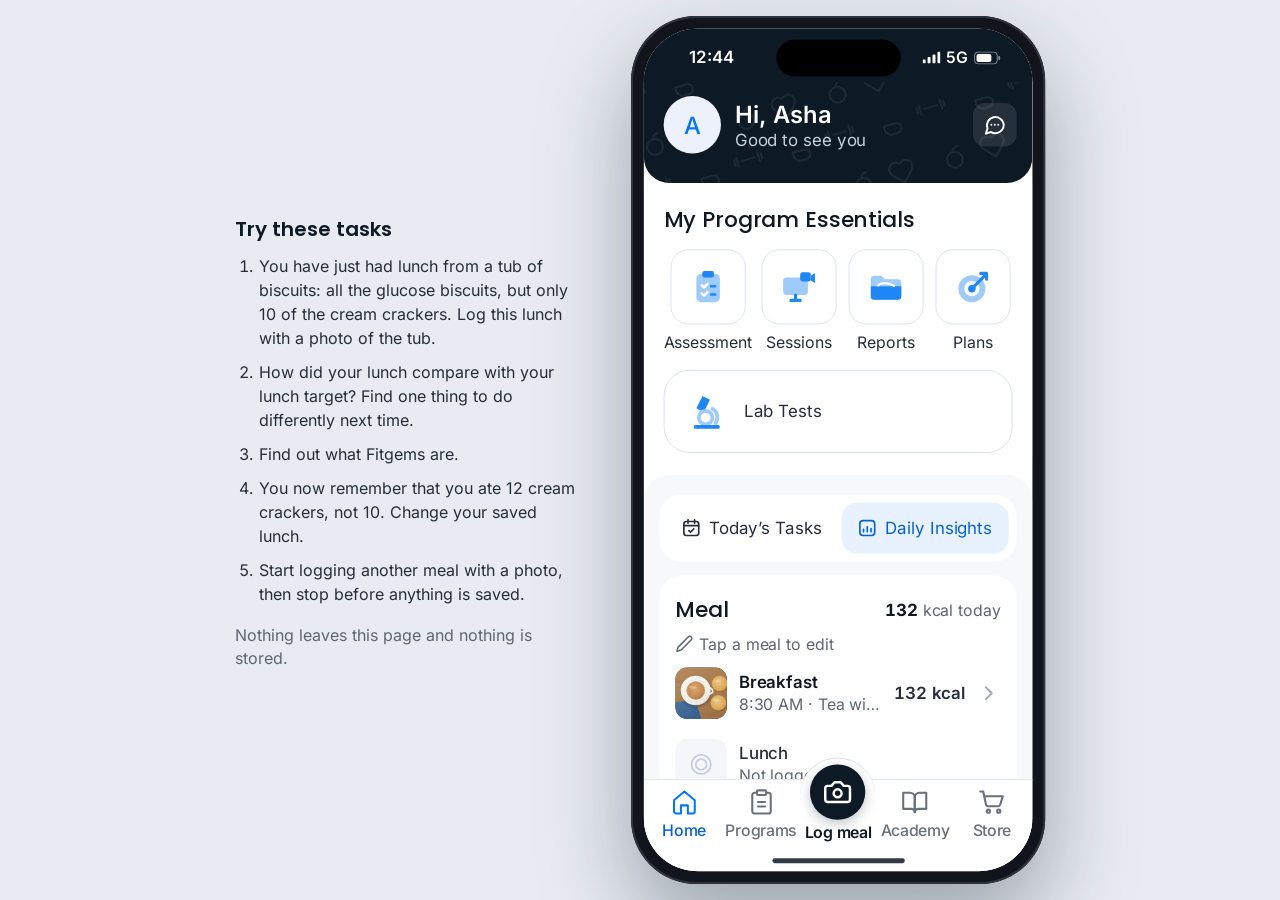
==== flow-3-one-meal-card/index.html @ 1da6028b "Replace Design 1 and 2 with three flows on one shared theme Each flow from the brief gets its own fo" ====
<!doctype html>
<html lang="en">
<head>
<meta charset="utf-8">
<meta name="viewport" content="width=device-width, initial-scale=1, viewport-fit=cover">
<meta name="theme-color" content="#0D1925">
<title>Meal log — Flow 3</title>
<meta name="description" content="Clickable prototype for logging a meal with a photo.">
<link rel="stylesheet" href="../shared/fonts.css">
<link rel="stylesheet" href="../shared/theme.css">
<style>
/* ===== Flow 3: One meal card. From the photo on, every step is a state of one card. ===== */

/* Home: rebrand as a dismissible line at the foot */
.f3-rebrand { display: flex; align-items: center; gap: 6px; margin-top: 16px; padding: 6px 4px 6px 16px; border-radius: 16px; background: var(--violet-50); font-size: 16px; line-height: 1.4; color: var(--text); }
.f3-rebrand .grow { flex: 1; }
.f3-rebrand b { color: var(--ink); }
.f3-tapnote { display: flex; align-items: center; gap: 6px; margin: 8px 0 0; font-size: 16px; color: var(--muted); }
.f3-tapnote .ic { width: 18px; height: 18px; }

/* method sheet: Photo chosen, one "Take photo" button, Search and Talk as small links */
.f3-pick { display: flex; align-items: center; gap: 14px; width: 100%; padding: 14px; border-radius: 18px; border: 2px solid var(--blue); background: var(--blue-50); text-align: left; }
.f3-pick .mi { width: 52px; height: 52px; flex: none; border-radius: 16px; background: #fff; color: var(--blue); display: grid; place-items: center; }
.f3-pick .mi .ic { width: 28px; height: 28px; }
.f3-pick .grow { flex: 1; min-width: 0; }
.f3-pick b { display: block; font-size: 19px; color: var(--ink); }
.f3-pick span.h { display: block; margin-top: 3px; font-size: 16px; line-height: 1.35; color: var(--text); }
.f3-pick .ok { width: 28px; height: 28px; flex: none; border-radius: 50%; background: var(--blue); color: #fff; display: grid; place-items: center; }
.f3-pick .ok .ic { width: 16px; height: 16px; stroke-width: 3; }
.f3-coach { position: relative; display: flex; align-items: center; gap: 12px; margin: 14px 0 2px; padding: 12px 8px 12px 16px; border-radius: 16px; background: var(--navy); color: #fff; font-size: 17px; line-height: 1.35; }
.f3-coach::before { content: ''; position: absolute; top: -7px; left: 34px; width: 16px; height: 16px; background: var(--navy); transform: rotate(45deg); border-radius: 3px; }
.f3-coach .grow { flex: 1; }
.f3-coach button { flex: none; min-height: 44px; padding: 0 14px; border-radius: 12px; border: 0; background: rgba(255, 255, 255, .16); color: #fff; font-weight: 700; font-size: 16px; }
.f3-or { display: flex; align-items: center; justify-content: center; gap: 4px; margin-top: 8px; font-size: 16px; color: var(--muted); }
.f3-or .linkbtn { font-size: 16px; padding: 0 8px; }

/* camera */
.f3-camtools { display: flex; justify-content: center; margin: 0 0 14px; }

/* the meal card */
.f3-page { background: var(--page); }
.f3-card { margin: 14px 16px 18px; border-radius: 24px; background: var(--card); border: 1px solid var(--line); overflow: hidden; }
.f3-card > .photo { border-radius: 0; aspect-ratio: 16 / 9; }
.home-grey.f3-foot { padding-bottom: 44px; }
.f3-meta { display: flex; align-items: center; justify-content: space-between; gap: 10px; padding: 14px 16px 10px; }
.f3-meta .when { font-size: 16px; color: var(--muted); }
.f3-row { padding: 14px 16px; border-top: 1px solid var(--line); }
.f3-rtop { display: flex; align-items: center; justify-content: space-between; gap: 10px; }
.f3-rtop.stack { display: block; }
.f3-rtop .nm { font-size: 18px; font-weight: 600; color: var(--ink); line-height: 1.3; }
.f3-rtop .nm small { display: block; font-size: 16px; font-weight: 400; color: var(--muted); }
.f3-rctl { display: flex; align-items: center; justify-content: space-between; gap: 10px; margin-top: 10px; }
.f3-rctl .side { display: flex; flex-direction: column; align-items: flex-end; gap: 4px; text-align: right; font-size: 16px; color: var(--muted); line-height: 1.3; }
.f3-rctl .side b { display: block; font-size: 18px; color: var(--ink); }
.stepper.lg .step-btn { width: 56px; height: 56px; border-radius: 18px; }
.stepper.lg .step-val { min-width: 76px; }
.stepper.lg .step-val b { font-size: 40px; font-family: var(--font-head); font-weight: 600; }
.f3-add { display: flex; align-items: center; gap: 12px; width: 100%; min-height: 60px; padding: 0 16px; border: 0; border-top: 1px solid var(--line); background: transparent; color: var(--pink); font-weight: 600; font-size: 17px; text-align: left; }
.f3-add .ic { width: 22px; height: 22px; }
.skel-row { display: flex; align-items: center; gap: 12px; padding: 16px; border-top: 1px solid var(--line); }
.skel { height: 18px; border-radius: 9px; background: linear-gradient(90deg, #EDF0F5 25%, #E0E5EE 50%, #EDF0F5 75%); background-size: 200% 100%; animation: shimmer 1.3s linear infinite; }
.skel.sq { width: 44px; height: 44px; flex: none; border-radius: 12px; }
@keyframes shimmer { from { background-position: 200% 0; } to { background-position: -200% 0; } }
.f3-finding { display: flex; align-items: center; gap: 10px; padding: 14px 16px 4px; font-size: 17px; font-weight: 600; color: var(--ink); }
.f3-retake { padding: 6px 16px 10px; border-top: 1px solid var(--line); }
.f3-live { margin: 4px 16px 16px; padding: 14px 14px 12px; border-radius: 16px; background: var(--card-grey); }
.f3-live .lh b { display: block; font-size: 18px; color: var(--ink); }
.f3-live .lh span { display: block; margin-top: 2px; font-size: 16px; color: var(--muted); }
.f3-big { margin: 8px 0 0; font-size: 17px; color: var(--text); }
.f3-big b { font-family: var(--font-head); font-size: 28px; font-weight: 600; color: var(--ink); }
.f3-mini { display: grid; grid-template-columns: 1fr 1fr; gap: 10px 12px; margin-top: 14px; }
.f3-mini > div { padding: 8px 10px; border-radius: 12px; background: #fff; }
.f3-mini .ml { display: block; font-size: 16px; color: var(--muted); }
.f3-mini .mv { display: block; margin-top: 2px; font-size: 17px; color: var(--ink); font-variant-numeric: tabular-nums; }
.f3-mini .mv b { font-size: 20px; }
.f3-mini .nstat { margin-top: 2px; }
.flash { animation: flash .7s ease-out; }
@keyframes flash { from { background: var(--blue-100); } to { background: #fff; } }
.f3-sec { padding: 16px; border-top: 1px solid var(--line); }
.f3-sec .h3 { margin-bottom: 12px; }
.f3-gemchip { display: inline-flex; flex-wrap: wrap; align-items: center; gap: 4px 8px; margin-top: 12px; padding: 8px 14px 8px 10px; border-radius: 18px; background: #FDEBF4; font-size: 16px; line-height: 1.35; color: var(--ink); }
.f3-gemchip .ic { width: 22px; height: 22px; }
.f3-gemchip .linkbtn { min-height: 44px; font-size: 16px; }
.f3-target { display: flex; align-items: center; justify-content: space-between; gap: 10px; margin: 0 0 14px; padding: 10px 14px; border-radius: 14px; background: var(--card-grey); font-size: 17px; }
.f3-target b { font-size: 18px; color: var(--ink); }
.f3-edit { margin: 0 16px 6px; }
.f3-advice { margin: 0 0 18px; }
.f3-gemchip.pop { animation: toastIn .3s ease-out; }
</style>
</head>
<body>
<div class="proto-bar"></div>
<div class="stage">
  <aside class="about" aria-label="Tasks for this prototype"></aside>
  <div class="device-wrap">
    <div class="device">
      <div class="phone" id="phone">
        <div id="sb"></div>
        <div id="screen"></div>
        <div id="overlay"></div>
        <div id="toast" aria-live="polite"></div>
        <div class="homebar"></div>
      </div>
    </div>
  </div>
</div>
<script src="../shared/core.js"></script>
<script src="flow.js"></script>
</body>
</html>
---- shared/fonts.css ----
/* Inter (400/500/600/700) and Poppins (500/600), embedded as WOFF2 so the pages work offline and from a double-click.
   Both fonts are SIL Open Font License 1.1. Inter is the app's UI font; Poppins its heading font (screen_3, screen_7, screen_9). */
@font-face{font-family:'Inter';font-style:normal;font-weight:400;font-display:swap;src:url([data-uri]) format('woff2');}
@font-face{font-family:'Inter';font-style:normal;font-weight:500;font-display:swap;src:url([data-uri]) format('woff2');}
@font-face{font-family:'Inter';font-style:normal;font-weight:600;font-display:swap;src:url([data-uri]) format('woff2');}
@font-face{font-family:'Inter';font-style:normal;font-weight:700;font-display:swap;src:url([data-uri]) format('woff2');}
@font-face{font-family:'Poppins';font-style:normal;font-weight:500;font-display:swap;src:url([data-uri]) format('woff2');}
@font-face{font-family:'Poppins';font-style:normal;font-weight:600;font-display:swap;src:url([data-uri]) format('woff2');}
---- shared/theme.css ----
/* =====================================================================
   PB Health meal-log prototypes: shared theme for all three flows.

   One palette, defined once. Every colour was sampled from the nine
   app screenshots (screen_1 to screen_9) and is used only through these
   variables, so the three flows cannot drift apart.
   Rules from the brief that live here:
     - text is at least 16 px, food counts at least 20 px, tap targets
       at least 44 px;
     - over target = amber with an up arrow, under target = blue with a
       down arrow, never red;
     - navy primary buttons, blue accents, white pages, light grey cards.
   ===================================================================== */
:root {
  /* brand */
  --navy: #0D1925;        /* header band, primary buttons: screen_1 header, screen_6 "Track meal", screen_7/8 buttons */
  --navy-2: #22344A;      /* primary button pressed */
  --blue: #0477F6;        /* accent: icons, active tab, progress, selection: screen_1 Home tab, screen_5 progress, screen_6 icons */
  --blue-ink: #0762D0;    /* blue text on white: the accent darkened to pass WCAG AA */
  --blue-50: #E8F2FE;     /* blue tint: screen_1 "Daily Insights" pill, screen_2 water button */
  --blue-100: #D3E7FC;    /* progress track: screen_5 */
  --pink: #DA0A78;        /* text links: screen_6 "Search here", screen_7 "Go back" (darkened to pass AA) */
  --gem: #F80A8C;         /* Fitgems: screen_8 gem */

  /* text */
  --ink: #0F1720;         /* headings: screen_6 "Lunch", screen_7 "Meal Logged!" */
  --text: #272E37;        /* body: screen_7 sheet text, screen_2 "Track meals to see insights" */
  --muted: #5E6670;       /* secondary: screen_6 date (#6A727B), darkened to pass AA on tints */
  --tab: #6A7178;         /* inactive tab: screen_1 */

  /* surfaces */
  --page: #F7F8FA;        /* Home lower section: screen_1, screen_2 */
  --card: #FFFFFF;
  --card-grey: #F4F6FA;   /* light grey card: screen_6 "Did we miss something" box (#F6F9FC) */
  --line: #DCE2F1;        /* card outlines: screen_1 tiles and Lab Tests, screen_3 tiles */
  --line-2: #C3CCDF;      /* control outlines */
  --track: #E5E7EB;       /* empty bar: screen_9 (#E4E4E4) */
  --grab: #B8C0CA;        /* sheet handle: screen_3, screen_7 */
  --scrim: rgba(13, 25, 37, .45);
  --camera: #10161D;      /* camera background: screen_4 */

  /* nutrient status: over is amber + up arrow, under is blue + down arrow, never red */
  --amber: #FFB200;       /* over-target fill: screen_9 calorie ring */
  --amber-ink: #8A4B00;   /* over-target text */
  --amber-50: #FFF4DC;
  --under: var(--blue);
  --under-ink: var(--blue-ink);
  --under-50: var(--blue-50);
  --within: #5E6E86;      /* within target: neutral slate, neither praise nor warning */

  /* other accents */
  --green: #0CA122;       /* "saved" check badge: screen_7 */
  --green-ink: #157A35;
  --green-50: #E8F6EC;
  --peach: #FFF2E6;       /* advice card: screen_9; fun-fact card: screen_5 */
  --peach-ink: #7A4310;
  --violet-50: #F1E6FD;   /* rebrand tint: screen_1 banner */
  --score-bg: linear-gradient(100deg, #FDEDFD, #DFF5FC);    /* score pill: screen_7, screen_9 */
  --brand-grad: linear-gradient(90deg, #B21B8C, #38B5E4);   /* PB Health gradient: screen_3 Talk tile and "New" badge */
  --duo-1: #9ECBFA;       /* tile icons, light part: screen_1 */
  --duo-2: #1F86F5;       /* tile icons, dark part: screen_1 */
  --doodle: #A9B2AF;      /* vegetable doodles behind the insights header: screen_9 */

  /* shape */
  --r-card: 18px;
  --r-btn: 14px;
  --r-row: 14px;
  --r-sheet: 26px;
  --shadow-1: 0 1px 2px rgba(13, 25, 37, .05), 0 6px 18px rgba(13, 25, 37, .06);
  --shadow-2: 0 18px 40px rgba(13, 25, 37, .22);

  /* type: Inter for UI, Poppins for headings, as in the app */
  --font-ui: 'Inter', -apple-system, BlinkMacSystemFont, 'SF Pro Text', 'Segoe UI', Roboto, 'Noto Sans', sans-serif;
  --font-head: 'Poppins', 'Inter', -apple-system, BlinkMacSystemFont, 'Segoe UI', sans-serif;

  /* iPhone 15: 393 x 852 pt, 54 pt status bar, 34 pt home-indicator area */
  --phone-w: 393px;
  --phone-h: 852px;
  --sb: 54px;
  --hb: 34px;
}

*, *::before, *::after { box-sizing: border-box; }
html, body { height: 100%; }
body {
  margin: 0;
  background: #E8ECF2;
  font-family: var(--font-ui);
  color: var(--ink);
  -webkit-font-smoothing: antialiased;
  -webkit-tap-highlight-color: transparent;
}
button, input, textarea, select { font: inherit; color: inherit; }
button { cursor: pointer; }
img { display: block; max-width: 100%; }
.sr-only { position: absolute; width: 1px; height: 1px; padding: 0; margin: -1px; overflow: hidden; clip: rect(0 0 0 0); white-space: nowrap; border: 0; }
:focus-visible { outline: 3px solid var(--blue); outline-offset: 2px; border-radius: 10px; }

/* ===== Stage: task panel + phone frame (laptop) ===== */
.stage { min-height: 100%; display: flex; align-items: center; justify-content: center; gap: 56px; padding: 16px; }
.about { width: 340px; color: var(--ink); }
.about h2 { font-family: var(--font-head); font-weight: 600; font-size: 20px; margin: 0 0 10px; color: var(--navy); }
.about ol { margin: 0; padding-left: 22px; font-size: 16px; line-height: 1.5; color: var(--text); }
.about ol li { margin-bottom: 10px; padding-left: 2px; }
.about .note { margin-top: 18px; font-size: 16px; color: var(--muted); line-height: 1.45; }
.device-wrap { position: relative; flex: none; }
.device { position: absolute; left: 0; top: 0; width: calc(var(--phone-w) + 26px); height: calc(var(--phone-h) + 26px); padding: 13px; border-radius: 66px; background: #11141A; box-shadow: 0 0 0 2px #2E333C inset, 0 40px 90px rgba(13, 25, 37, .35); transform-origin: top left; }
.phone { position: relative; width: var(--phone-w); height: var(--phone-h); border-radius: 54px; overflow: hidden; background: var(--card); isolation: isolate; }

/* status bar + home indicator */
.statusbar { position: absolute; z-index: 80; top: 0; left: 0; right: 0; height: var(--sb); display: flex; align-items: center; justify-content: space-between; padding: 4px 32px 0 46px; font-weight: 600; font-size: 17px; pointer-events: none; color: var(--ink); transition: color .2s; }
.statusbar.light { color: #fff; }
.statusbar .island { position: absolute; left: 50%; top: 11px; width: 126px; height: 37px; margin-left: -63px; border-radius: 20px; background: #000; }
.statusbar .sb-right { display: flex; align-items: center; gap: 6px; font-size: 16px; }
.statusbar svg { display: block; }
.homebar { position: absolute; z-index: 80; bottom: 8px; left: 50%; width: 134px; height: 5px; margin-left: -67px; border-radius: 3px; background: var(--navy); opacity: .85; pointer-events: none; }
.homebar.light { background: #fff; }

/* phone-sized screens: the page is the phone, with a slim bar for the tasks */
.proto-bar { display: none; }
@media (max-width: 600px) {
  :root { --sb: calc(env(safe-area-inset-top, 0px) + 8px); --hb: calc(env(safe-area-inset-bottom, 0px) + 8px); }
  body { background: var(--card); }
  .stage { display: block; padding: 0; }
  .about { display: none; }
  .device-wrap { width: 100% !important; height: auto !important; }
  .device { position: static; width: 100%; height: auto; padding: 0; border-radius: 0; background: none; box-shadow: none; transform: none !important; }
  .phone { width: 100%; height: calc(100dvh - 40px); border-radius: 0; }
  .statusbar, .homebar { display: none; }
  .proto-bar { display: flex; align-items: center; gap: 6px; height: 40px; padding: 0 8px 0 12px; background: var(--navy); color: #fff; font-size: 16px; }
  .proto-bar .grow { flex: 1; }
  .proto-bar button { min-height: 32px; padding: 0 12px; border-radius: 8px; border: 1px solid rgba(255, 255, 255, .35); background: transparent; color: #fff; font-size: 16px; }
  .proto-bar.hidden { display: none; }
  .proto-bar.hidden ~ .stage .phone { height: 100dvh; }
}

/* ===== Screens ===== */
#screen { position: absolute; inset: 0; }
.screen { position: absolute; inset: 0; display: flex; flex-direction: column; background: var(--card); font-size: 17px; color: var(--text); }
.screen.grey { background: var(--page); }
.screen.dark { background: var(--camera); color: #fff; }
.screen.enter-fwd { animation: enterFwd .24s ease-out; }
.screen.enter-back { animation: enterBack .24s ease-out; }
@keyframes enterFwd { from { opacity: 0; transform: translateX(26px); } to { opacity: 1; transform: none; } }
@keyframes enterBack { from { opacity: 0; transform: translateX(-26px); } to { opacity: 1; transform: none; } }
.body { flex: 1; overflow-y: auto; overflow-x: hidden; -webkit-overflow-scrolling: touch; overscroll-behavior: contain; scrollbar-width: none; }
.body::-webkit-scrollbar { width: 0; height: 0; }
.pad { padding-left: 20px; padding-right: 20px; }
.footer { flex: none; padding: 12px 20px calc(var(--hb) + 6px); background: var(--card); border-top: 1px solid var(--line); }
.footer .btn + .btn, .footer .btn + .textbtn { margin-top: 6px; }
.footer .textbtn { width: 100%; }
.no-anim *, .no-anim *::before, .no-anim *::after { animation: none !important; transition: none !important; }

/* top bar (white screens): back on the left, title, an action or close on the right */
.topbar { flex: none; display: flex; align-items: center; gap: 4px; min-height: calc(var(--sb) + 56px); padding: var(--sb) 8px 0; background: var(--card); border-bottom: 1px solid var(--line); }
.topbar.plain { border-bottom: 0; }
.topbar .title { flex: 1; min-width: 0; font-size: 20px; font-weight: 600; color: var(--ink); white-space: nowrap; overflow: hidden; text-overflow: ellipsis; }
.topbar .title small { font-size: 16px; font-weight: 400; color: var(--muted); margin-left: 8px; }
.topbar .title.center { text-align: center; }
.iconbtn { flex: none; width: 44px; height: 44px; display: inline-grid; place-items: center; padding: 0; border: 0; border-radius: 12px; background: transparent; color: var(--ink); }
.iconbtn:active { background: var(--blue-50); }
.iconbtn.ghost { visibility: hidden; }
.textbtn { flex: none; min-height: 44px; padding: 0 12px; border: 0; background: transparent; font-weight: 600; font-size: 17px; color: var(--pink); border-radius: 12px; }
.textbtn.blue { color: var(--blue-ink); }
.textbtn.dark { color: var(--ink); }
.textbtn.light { color: #fff; }
.textbtn .ic { width: 20px; height: 20px; vertical-align: -4px; margin-right: 6px; }
.linkbtn { display: inline-flex; align-items: center; gap: 6px; min-height: 44px; padding: 0; border: 0; background: none; color: var(--pink); font-weight: 600; font-size: 17px; text-align: left; }
.linkbtn.blue { color: var(--blue-ink); }
.linkbtn .ic { width: 20px; height: 20px; }

/* buttons: one navy primary per screen */
.btn { display: inline-flex; align-items: center; justify-content: center; gap: 10px; width: 100%; min-height: 56px; padding: 0 20px; border-radius: var(--r-btn); border: 0; background: var(--navy); color: #fff; font-weight: 600; font-size: 18px; letter-spacing: .1px; transition: transform .08s, background .2s; }
.btn:active { transform: scale(.985); background: var(--navy-2); }
.btn[disabled] { background: #C9D0DA; color: #fff; cursor: not-allowed; }
.btn.secondary { background: var(--card); color: var(--navy); border: 1.5px solid var(--navy); }
.btn.secondary:active { background: var(--blue-50); }
.btn.light { background: #fff; color: var(--navy); }
.btn.small { min-height: 48px; font-size: 17px; padding: 0 16px; }
.btn.auto { width: auto; }
.btn .ic { width: 22px; height: 22px; }
.btnrow { display: flex; gap: 10px; }
.btnrow > * { flex: 1; }

.ic { width: 24px; height: 24px; flex: none; }

/* cards and type */
.card { background: var(--card); border: 1px solid var(--line); border-radius: var(--r-card); }
.gcard { background: var(--card-grey); border-radius: var(--r-card); }
.h1 { margin: 0; font-family: var(--font-head); font-weight: 600; font-size: 26px; line-height: 1.25; color: var(--ink); }
.h2 { margin: 0; font-family: var(--font-head); font-weight: 600; font-size: 20px; line-height: 1.3; color: var(--ink); }
.h3 { margin: 0; font-weight: 600; font-size: 18px; color: var(--ink); }
.muted { color: var(--muted); }
.p { margin: 0; font-size: 17px; line-height: 1.45; color: var(--text); }
.small { font-size: 16px; }
.num { font-variant-numeric: tabular-nums; }
.sep { height: 1px; background: var(--line); margin: 14px 0; }
.center { text-align: center; }
.section-label { margin: 0 0 8px; font-size: 16px; font-weight: 600; color: var(--muted); }

/* chips */
.chip { display: inline-flex; align-items: center; gap: 6px; min-height: 44px; padding: 0 16px; border-radius: 999px; border: 1.5px solid var(--line-2); background: var(--card); font-weight: 600; font-size: 16px; color: var(--ink); white-space: nowrap; }
.chip .ic { width: 18px; height: 18px; }
.chip.on { border-color: var(--blue); background: var(--blue-50); color: var(--blue-ink); }
.chip.meal { border-color: var(--line); background: var(--card-grey); }
.chip.meal b { font-weight: 700; }
.chip.meal .chg { color: var(--pink); font-weight: 600; }
.chips { display: flex; flex-wrap: wrap; gap: 8px; }

/* tags: always a word, never colour alone */
.tag { display: inline-flex; align-items: center; gap: 5px; min-height: 28px; padding: 2px 10px 2px 8px; border-radius: 999px; font-size: 16px; font-weight: 600; white-space: nowrap; line-height: 1.2; }
.tag .ic { width: 16px; height: 16px; }
.tag.sure { background: var(--green-50); color: var(--green-ink); }
.tag.check { background: var(--amber-50); color: var(--amber-ink); }
.tag.est { background: var(--blue-50); color: var(--blue-ink); }
.tag.mine { background: #EEF0F4; color: var(--text); }

/* stepper: minus, count, plus */
.stepper { display: flex; align-items: center; gap: 8px; }
.step-btn { width: 52px; height: 52px; flex: none; border-radius: 16px; border: 0; background: var(--blue-50); color: var(--navy); display: grid; place-items: center; padding: 0; }
.step-btn:active { background: var(--blue-100); }
.step-btn[disabled] { opacity: .35; cursor: not-allowed; }
.step-btn .ic { width: 26px; height: 26px; stroke-width: 2.4; }
.step-val { min-width: 64px; text-align: center; line-height: 1.05; }
.step-val b { display: block; font-size: 28px; font-weight: 700; color: var(--ink); font-variant-numeric: tabular-nums; }
.step-val span { display: block; margin-top: 2px; font-size: 16px; color: var(--muted); }
.stepper.sm .step-btn { width: 44px; height: 44px; border-radius: 13px; }
.stepper.sm .step-btn .ic { width: 22px; height: 22px; }
.stepper.sm .step-val { min-width: 40px; }
.stepper.sm .step-val b { font-size: 22px; }
.stepper.xl { gap: 18px; justify-content: center; }
.stepper.xl .step-btn { width: 64px; height: 64px; border-radius: 20px; }
.stepper.xl .step-btn .ic { width: 30px; height: 30px; }
.stepper.xl .step-val { min-width: 112px; }
.stepper.xl .step-val b { font-size: 56px; font-family: var(--font-head); font-weight: 600; }
.bump { animation: bump .32s ease-out; }
@keyframes bump { 0% { transform: scale(1); } 40% { transform: scale(1.12); } 100% { transform: scale(1); } }

/* nutrient bars: fill may run past a marked target line */
.nlist { display: grid; gap: 18px; }
.nrow-top { display: flex; align-items: baseline; justify-content: space-between; gap: 10px; margin-bottom: 8px; }
.nrow-top .nl { font-weight: 600; font-size: 17px; color: var(--ink); }
.nrow-top .nv { font-size: 17px; color: var(--text); font-variant-numeric: tabular-nums; white-space: nowrap; }
.nrow-top .nv b { color: var(--ink); }
.nbar { position: relative; height: 12px; border-radius: 6px; background: var(--track); margin: 4px 0 0; }
.nbar .fill { position: absolute; left: 0; top: 0; bottom: 0; border-radius: 6px; transition: width .25s ease-out; }
.nbar .fill.over { background: var(--amber); }
.nbar .fill.under { background: var(--under); }
.nbar .fill.within { background: var(--within); }
.nbar .range { position: absolute; top: -3px; bottom: -3px; border-radius: 8px; opacity: .32; }
.nbar .range.over { background: var(--amber); }
.nbar .range.under { background: var(--under); }
.nbar .range.within { background: var(--within); }
.nbar .tline { position: absolute; top: -7px; bottom: -7px; width: 3px; margin-left: -1.5px; background: var(--navy); border-radius: 2px; }
.nbar-wrap { position: relative; padding-top: 26px; }
.nbar-wrap .tlabel { position: absolute; top: 0; transform: translateX(-50%); font-size: 16px; font-weight: 600; color: var(--muted); white-space: nowrap; }
.nbar-wrap .tlabel.end { transform: translateX(-100%); }
.nstat { display: inline-flex; align-items: center; gap: 6px; margin-top: 8px; font-weight: 600; font-size: 16px; }
.nstat .ic { width: 14px; height: 14px; }
.nstat.over { color: var(--amber-ink); }
.nstat.under { color: var(--under-ink); }
.nstat.within { color: var(--muted); font-weight: 500; }

/* score out of 10 on a scale */
.scorebox { padding: 16px; border-radius: var(--r-card); background: var(--score-bg); }
.score-top { display: flex; align-items: flex-start; justify-content: space-between; gap: 12px; }
.score-top .lbl { font-weight: 600; font-size: 18px; color: var(--ink); }
.score-top .why { display: block; margin-top: 4px; font-size: 16px; color: var(--text); line-height: 1.4; }
.score-num { flex: none; line-height: 1; text-align: right; color: var(--ink); }
.score-num b { font-family: var(--font-head); font-size: 40px; font-weight: 600; }
.score-num span { font-size: 18px; font-weight: 600; color: var(--muted); }
.segs { display: grid; grid-template-columns: repeat(10, 1fr); gap: 4px; margin: 14px 0 6px; }
.segs i { height: 12px; border-radius: 4px; background: rgba(13, 25, 37, .12); }
.segs i.f { background: var(--navy); }
.scale { display: flex; justify-content: space-between; font-size: 16px; color: var(--muted); }

/* photos */
.photo { position: relative; width: 100%; aspect-ratio: 5 / 4; border-radius: 20px; overflow: hidden; background: #2A2F36; }
.photo > img { position: absolute; inset: 0; width: 100%; height: 100%; object-fit: cover; }
.thumb { position: relative; width: 56px; height: 56px; flex: none; border-radius: 12px; overflow: hidden; background: #2A2F36; }
.thumb > img { position: absolute; inset: 0; width: 100%; height: 100%; object-fit: cover; }

/* bottom sheet + scrim */
#overlay:empty { display: none; }
.scrim { position: absolute; inset: 0; z-index: 60; background: var(--scrim); }
.scrim.anim { animation: fadeIn .18s ease-out; }
.sheet { position: absolute; z-index: 61; left: 0; right: 0; bottom: 0; max-height: 88%; display: flex; flex-direction: column; background: var(--card); border-radius: var(--r-sheet) var(--r-sheet) 0 0; box-shadow: var(--shadow-2); }
.sheet.anim { animation: sheetUp .26s cubic-bezier(.2, .8, .2, 1); }
.sheet .grab { flex: none; width: 48px; height: 5px; margin: 10px auto 2px; border-radius: 3px; background: var(--grab); }
.sheet-head { display: flex; align-items: center; gap: 8px; padding: 6px 10px 2px 20px; }
.sheet-head h2 { flex: 1; margin: 0; font-family: var(--font-head); font-weight: 600; font-size: 21px; color: var(--ink); line-height: 1.3; }
.sheet-body { overflow-y: auto; padding: 6px 20px 12px; }
.sheet-foot { padding: 8px 20px calc(var(--hb) + 8px); }
@keyframes sheetUp { from { transform: translateY(100%); } to { transform: none; } }
@keyframes fadeIn { from { opacity: 0; } to { opacity: 1; } }

/* toasts */
.toast { position: absolute; z-index: 70; left: 14px; right: 14px; bottom: calc(var(--hb) + 88px); display: flex; align-items: center; gap: 10px; min-height: 56px; padding: 8px 8px 8px 16px; border-radius: 14px; background: var(--navy); color: #fff; box-shadow: var(--shadow-2); font-size: 17px; line-height: 1.35; animation: toastIn .2s ease-out; }
.toast .msg { flex: 1; }
.toast .tbtn { flex: none; min-height: 44px; padding: 0 14px; border-radius: 10px; border: 0; background: rgba(255, 255, 255, .16); color: #fff; font-weight: 700; font-size: 17px; }
.toast.top { top: calc(var(--sb) + 6px); bottom: auto; }
.toast.light { background: var(--card); color: var(--ink); border: 1px solid var(--line); }
.toast .tclose { width: 44px; height: 44px; color: inherit; }
.toast .linkbtn { display: inline-flex; min-height: 44px; vertical-align: middle; font-size: 17px; }
@keyframes toastIn { from { opacity: 0; transform: translateY(10px); } to { opacity: 1; transform: none; } }

/* list rows */
.row { display: flex; align-items: center; gap: 12px; width: 100%; min-height: 60px; padding: 10px 14px; border-radius: var(--r-row); border: 1px solid var(--line); background: var(--card); text-align: left; }
.row .grow { flex: 1; min-width: 0; }
.row .t { display: block; font-weight: 600; font-size: 17px; color: var(--ink); }
.row .s { display: block; margin-top: 2px; font-size: 16px; color: var(--muted); }
.row.on { border: 2px solid var(--blue); background: var(--blue-50); padding: 9px 13px; }
.radio { width: 24px; height: 24px; flex: none; border-radius: 50%; border: 2px solid var(--line-2); display: grid; place-items: center; }
.on > .radio { border-color: var(--blue); }
.on > .radio::after { content: ''; width: 12px; height: 12px; border-radius: 50%; background: var(--blue); }
.rows { display: grid; gap: 8px; }
.addpill { display: inline-flex; align-items: center; gap: 4px; min-height: 44px; padding: 0 14px; border-radius: 999px; border: 1.5px solid var(--navy); background: var(--card); font-weight: 600; font-size: 16px; color: var(--navy); }
.addpill .ic { width: 18px; height: 18px; }

/* ===== Home (shared pieces, from screen_1 and screen_2) ===== */
.sbfill { position: absolute; z-index: 5; top: 0; left: 0; right: 0; height: var(--sb); background: var(--navy); pointer-events: none; }
.navyhead { position: relative; flex: none; padding: calc(var(--sb) + 14px) 16px 30px 20px; background: var(--navy); color: #fff; border-radius: 0 0 26px 26px; overflow: hidden; }
.navyhead .pattern { position: absolute; inset: 0; opacity: .08; pointer-events: none; }
.hello { position: relative; display: flex; align-items: center; gap: 14px; }
.avatar { width: 58px; height: 58px; flex: none; border-radius: 50%; background: #EDF1FC; color: var(--blue); display: grid; place-items: center; font-size: 24px; font-weight: 500; }
.hello .who { flex: 1; min-width: 0; }
.hello .who b { display: block; font-size: 24px; font-weight: 600; letter-spacing: .1px; }
.hello .who span { display: block; margin-top: 2px; font-size: 17px; color: #C5D0DE; }
.head-actions { display: flex; align-items: center; gap: 2px; }
.headbtn { position: relative; width: 44px; height: 44px; display: grid; place-items: center; border: 0; border-radius: 12px; background: rgba(255, 255, 255, .1); color: #fff; padding: 0; }
.headbtn + .headbtn { margin-left: 6px; }
.headbtn .ic { width: 24px; height: 24px; }
.headbtn .dot { position: absolute; top: 8px; right: 8px; width: 10px; height: 10px; border-radius: 50%; background: var(--gem); box-shadow: 0 0 0 2px var(--navy); }
.home-sec { padding: 20px 20px 4px; background: var(--card); }
.essentials-h { margin: 0 0 14px; font-family: var(--font-head); font-weight: 500; font-size: 22px; color: var(--ink); }
.tiles { display: grid; grid-template-columns: repeat(4, 1fr); gap: 8px; }
.tile { display: flex; flex-direction: column; align-items: center; gap: 8px; padding: 0; border: 0; background: none; font-size: 16px; color: var(--text); }
.tile .ti { width: 76px; height: 76px; border-radius: 18px; border: 1.5px solid var(--line); background: var(--card); display: grid; place-items: center; }
.tile .ti svg { width: 38px; height: 38px; }
.labcard { display: flex; align-items: center; gap: 16px; width: 100%; min-height: 84px; margin-top: 18px; padding: 0 24px; border-radius: 26px; border: 1.5px solid var(--line); background: var(--card); font-size: 17px; color: var(--text); text-align: left; }
.labcard svg { width: 40px; height: 40px; }
.home-grey { margin-top: 18px; padding: 20px 16px 24px; background: var(--page); border-radius: 26px 26px 0 0; }
.segtabs { display: flex; gap: 6px; padding: 8px; border-radius: 22px; background: var(--card); }
.segtab { flex: 1; display: inline-flex; align-items: center; justify-content: center; gap: 8px; min-height: 52px; border: 0; border-radius: 16px; background: transparent; font-size: 17px; color: var(--text); }
.segtab.on { background: var(--blue-50); color: var(--blue-ink); }
.segtab .ic { width: 20px; height: 20px; }
.hcard { margin-top: 14px; padding: 18px 16px; border-radius: 22px; background: var(--card); }
.hcard-h { display: flex; align-items: center; justify-content: space-between; gap: 10px; }
.hcard-h h3 { margin: 0; font-family: var(--font-head); font-weight: 500; font-size: 22px; color: var(--ink); }
.hcard-h .kc { font-size: 16px; color: var(--muted); }
.hcard-h .kc b { color: var(--ink); font-size: 17px; }
.mealrow { display: flex; align-items: center; gap: 12px; width: 100%; min-height: 64px; padding: 10px 0; border: 0; border-top: 1px solid var(--line); background: none; text-align: left; color: inherit; }
.mealrow:first-of-type { border-top: 0; }
.mealrow .grow { flex: 1; min-width: 0; }
.mealrow .t { display: block; font-weight: 600; font-size: 17px; color: var(--ink); }
.mealrow .s { display: block; margin-top: 2px; font-size: 16px; color: var(--muted); white-space: nowrap; overflow: hidden; text-overflow: ellipsis; }
.mealrow .kc { font-size: 17px; font-weight: 600; color: var(--text); white-space: nowrap; }
.mealrow .thumb { width: 52px; height: 52px; }
.mealrow .ph { width: 52px; height: 52px; flex: none; border-radius: 12px; background: var(--card-grey); display: grid; place-items: center; color: var(--line-2); }
.mealrow .ph .ic { width: 26px; height: 26px; stroke-width: 1.6; }
.mealrow .chev { color: #A3AAB5; }
.mealrow.todo .t { color: var(--text); font-weight: 500; }
.hint-line { margin: 8px 0 0; font-size: 16px; color: var(--muted); }
.trackers { display: grid; grid-template-columns: 1fr 1fr; gap: 12px; margin-top: 14px; }
.tracker { padding: 16px 14px; border-radius: 22px; background: var(--card); display: flex; flex-direction: column; gap: 12px; }
.tracker h3 { margin: 0; font-family: var(--font-head); font-weight: 500; font-size: 20px; color: var(--ink); }
.tracker .tv { display: flex; align-items: center; gap: 10px; font-size: 17px; color: var(--text); }
.tracker .tv b { font-size: 20px; color: var(--ink); }
.tracker .btn { min-height: 48px; font-size: 16px; padding: 0 12px; }

/* tab bar: Home, Programs, [centre], Academy, Store */
.tabbar { position: relative; flex: none; display: flex; padding: 6px 2px calc(var(--hb) - 4px); background: var(--card); border-top: 1px solid var(--line); }
.tab { flex: 1; min-width: 0; display: flex; flex-direction: column; align-items: center; justify-content: center; gap: 4px; min-height: 56px; padding: 0; border: 0; border-radius: 12px; background: transparent; color: var(--tab); font-size: 16px; font-weight: 500; letter-spacing: -.2px; white-space: nowrap; }
.tab.on { color: var(--blue-ink); }
.tab.on .ic { color: var(--blue); }
.tab .ic { width: 28px; height: 28px; stroke-width: 1.8; }
.tab.raised { position: relative; justify-content: flex-end; color: var(--ink); font-weight: 600; }
.tab.raised::before { content: ''; position: absolute; top: -28px; left: 50%; margin-left: -38px; width: 76px; height: 76px; border-radius: 50%; background: var(--card); box-shadow: 0 -1px 0 var(--line); }
.tab.raised .fab { position: absolute; top: -22px; left: 50%; margin-left: -28px; width: 56px; height: 56px; border-radius: 50%; background: var(--navy); color: #fff; display: grid; place-items: center; box-shadow: 0 4px 12px rgba(13, 25, 37, .25); }
.tab.raised > span:last-child { position: relative; }
.tab.raised .fab .ic { width: 30px; height: 30px; color: #fff; stroke-width: 2; }

/* ===== Camera (shared) ===== */
.cam { overflow: hidden; }
.viewfinder { position: absolute; inset: 0; background: var(--camera); }
.viewfinder .vf-bg { position: absolute; inset: -60px; width: calc(100% + 120px); height: calc(100% + 120px); max-width: none; object-fit: cover; filter: blur(18px) brightness(.55) saturate(1.05); transform: scale(1.15); }
.viewfinder .vf-img { position: absolute; left: 50%; top: var(--vf-y, 48%); width: 520px; height: 414px; margin: -207px 0 0 -260px; max-width: none; object-fit: cover; -webkit-mask-image: radial-gradient(ellipse 50% 50% at 50% 50%, #000 70%, transparent 100%); mask-image: radial-gradient(ellipse 50% 50% at 50% 50%, #000 70%, transparent 100%); }
.vf-mask { position: absolute; inset: 0; background: radial-gradient(circle at 50% var(--vf-y, 48%), transparent 0 158px, rgba(8, 12, 18, .62) 160px); }
.vf-circle { position: absolute; left: 50%; top: var(--vf-y, 48%); width: 320px; height: 320px; margin: -160px 0 0 -160px; border-radius: 50%; border: 2px dashed rgba(255, 255, 255, .85); }
.vf-corners i { position: absolute; width: 46px; height: 46px; border: 3px solid rgba(255, 255, 255, .92); }
.vf-corners i:nth-child(1) { left: 22px; top: calc(var(--vf-y, 48%) - 180px); border-right: 0; border-bottom: 0; border-radius: 8px 0 0 0; }
.vf-corners i:nth-child(2) { right: 22px; top: calc(var(--vf-y, 48%) - 180px); border-left: 0; border-bottom: 0; border-radius: 0 8px 0 0; }
.vf-corners i:nth-child(3) { left: 22px; top: calc(var(--vf-y, 48%) + 134px); border-right: 0; border-top: 0; border-radius: 0 0 0 8px; }
.vf-corners i:nth-child(4) { right: 22px; top: calc(var(--vf-y, 48%) + 134px); border-left: 0; border-top: 0; border-radius: 0 0 8px 0; }
.camtop { position: relative; z-index: 3; display: flex; align-items: center; gap: 4px; min-height: calc(var(--sb) + 52px); padding: var(--sb) 8px 0; }
.camtop .camtitle { flex: 1; text-align: center; font-weight: 600; font-size: 20px; color: #fff; }
.camtop .iconbtn { color: #fff; }
.camtop .iconbtn:active { background: rgba(255, 255, 255, .14); }
.caption { position: relative; z-index: 3; margin: 6px 20px 0; padding: 12px 16px; border-radius: 16px; background: rgba(8, 12, 18, .66); color: #fff; font-size: 17px; line-height: 1.4; text-align: center; }
.caption b { font-weight: 700; }
.camfoot { position: absolute; z-index: 3; left: 0; right: 0; bottom: 0; padding: 0 20px calc(var(--hb) + 10px); background: linear-gradient(transparent, rgba(8, 12, 18, .82) 34%); }
.camctl { display: flex; align-items: center; justify-content: space-between; }
.galbtn { width: 92px; display: flex; flex-direction: column; align-items: center; gap: 6px; padding: 0; border: 0; background: none; color: #fff; font-size: 16px; font-weight: 600; text-align: center; line-height: 1.2; }
.galbtn.ghost { visibility: hidden; }
.gthumb { position: relative; width: 52px; height: 52px; border-radius: 14px; overflow: hidden; border: 2px solid #fff; }
.gthumb img { position: absolute; inset: 0; width: 100%; height: 100%; object-fit: cover; }
.shutter { width: 84px; height: 84px; flex: none; padding: 0; border-radius: 50%; border: 4px solid #fff; background: transparent; display: grid; place-items: center; }
.shutter i { width: 66px; height: 66px; border-radius: 50%; background: #fff; transition: transform .1s; }
.shutter:active i { transform: scale(.92); }
.camchip { display: inline-flex; align-items: center; gap: 8px; min-height: 44px; padding: 0 16px; border-radius: 999px; border: 1.5px solid rgba(255, 255, 255, .55); background: rgba(8, 12, 18, .5); color: #fff; font-size: 16px; font-weight: 600; }
.camchip .ic { width: 20px; height: 20px; }

/* photo examples: one good, one or two bad */
.ex { display: flex; align-items: center; gap: 12px; }
.ex-img { position: relative; width: 72px; height: 72px; flex: none; border-radius: 14px; overflow: hidden; background: #2A2F36; }
.ex-img img { position: absolute; inset: 0; width: 100%; height: 100%; object-fit: cover; }
.ex-img.blur img { filter: blur(2.6px) brightness(.5); transform: scale(1.1); }
.ex-img.cut img { width: 150%; height: 150%; left: 18%; top: -38%; transform: rotate(-14deg); }
.ex-img.crowd img { object-position: center; }
.ex-mark { position: absolute; right: 4px; bottom: 4px; width: 24px; height: 24px; border-radius: 50%; display: grid; place-items: center; box-shadow: 0 0 0 2px #fff; }
.ex-mark .ic { width: 15px; height: 15px; stroke-width: 3; color: #fff; }
.ex-mark.good { background: var(--green); }
.ex-mark.bad { background: var(--navy); }
.ex-text b { display: block; font-size: 17px; color: var(--ink); }
.ex-text span { display: block; margin-top: 2px; font-size: 16px; color: var(--muted); line-height: 1.35; }
.gallery { display: grid; grid-template-columns: repeat(3, 1fr); gap: 10px; }
.gitem { display: flex; flex-direction: column; gap: 6px; padding: 0; border: 0; background: none; font-weight: 600; font-size: 16px; color: var(--ink); text-align: left; }
.gitem .gimg { position: relative; width: 100%; aspect-ratio: 1; border-radius: 14px; overflow: hidden; background: #2A2F36; }
.gitem .gimg img { position: absolute; inset: 0; width: 100%; height: 100%; object-fit: cover; }
.gitem.off { opacity: .45; }

/* analysing */
.scanph { position: relative; }
.scanline { position: absolute; left: 0; right: 0; height: 80px; top: -80px; background: linear-gradient(transparent, rgba(4, 119, 246, .35), transparent); animation: scan 1.8s ease-in-out infinite; }
@keyframes scan { to { top: 100%; } }
.spinner { width: 24px; height: 24px; flex: none; border-radius: 50%; border: 3px solid var(--blue-100); border-top-color: var(--blue); animation: spin .8s linear infinite; }
.pend { width: 24px; height: 24px; flex: none; border-radius: 50%; border: 2px solid var(--line-2); }
@keyframes spin { to { transform: rotate(360deg); } }
.okdot { width: 24px; height: 24px; flex: none; border-radius: 50%; background: var(--green); color: #fff; display: grid; place-items: center; }
.okdot .ic { width: 15px; height: 15px; stroke-width: 3.2; }
.pbar { display: grid; grid-template-columns: repeat(3, 1fr); gap: 6px; }
.pbar i { height: 6px; border-radius: 3px; background: var(--blue-100); overflow: hidden; position: relative; }
.pbar i.f { background: var(--blue); }
.pbar i.now::after { content: ''; position: absolute; inset: 0; width: var(--p, 0%); background: var(--blue); border-radius: 3px; transition: width .25s linear; }

/* saved badge (screen_7's green seal) */
.seal { width: 72px; height: 72px; margin: 0 auto; }
.seal svg { width: 100%; height: 100%; }

/* insights header: light veg-doodle band, as on screen_9 */
.inshead { position: relative; flex: none; padding: var(--sb) 8px 0; min-height: calc(var(--sb) + 60px); background: #F3F5F4; overflow: hidden; }
.inshead .vpat { position: absolute; inset: 0; opacity: .5; pointer-events: none; }
.inshead .bar { position: relative; display: flex; align-items: center; gap: 4px; min-height: 56px; }
.inshead .bar .title { flex: 1; font-size: 20px; font-weight: 600; color: var(--ink); }
.meal-id { display: flex; align-items: center; gap: 16px; padding: 16px 20px 6px; }
.meal-id .thumb { width: 92px; height: 92px; border-radius: 18px; }
.meal-id > div > b { display: block; font-family: var(--font-head); font-weight: 600; font-size: 24px; color: var(--ink); }
.meal-id > div > span { display: block; margin-top: 2px; font-size: 16px; color: var(--muted); }
.advice { display: flex; gap: 12px; padding: 16px; border-radius: var(--r-card); background: linear-gradient(180deg, var(--peach), #FFF9F3); }
.advice .ai { width: 44px; height: 44px; flex: none; border-radius: 50%; background: #fff; color: var(--blue); display: grid; place-items: center; }
.advice b { display: block; font-size: 18px; color: var(--ink); }
.advice p { margin: 4px 0 0; font-size: 17px; line-height: 1.45; color: var(--text); }
.loglist { list-style: none; margin: 0; padding: 0; }
.loglist li { display: flex; align-items: center; justify-content: space-between; gap: 12px; padding: 12px 0; border-top: 1px solid var(--line); font-size: 17px; }
.loglist li:first-child { border-top: 0; }
.loglist .nm { min-width: 0; }
.loglist .nm b { display: block; font-weight: 600; color: var(--ink); }
.loglist .nm span { display: block; margin-top: 2px; color: var(--muted); font-size: 16px; }
.loglist .kc { flex: none; font-weight: 600; color: var(--text); }
.gemline { display: inline-flex; align-items: center; gap: 8px; }
.gemline .ic { width: 22px; height: 22px; }

/* narrow phones (360 px class) */
@media (max-width: 380px) {
  .pad, .home-sec { padding-left: 16px; padding-right: 16px; }
  .tile .ti { width: 68px; height: 68px; }
  .stepper.xl .step-val { min-width: 92px; }
  .tab { font-size: 16px; letter-spacing: -.4px; }
}

@media (prefers-reduced-motion: reduce) {
  *, *::before, *::after { animation-duration: .001ms !important; animation-iteration-count: 1 !important; transition-duration: .001ms !important; scroll-behavior: auto !important; }
}
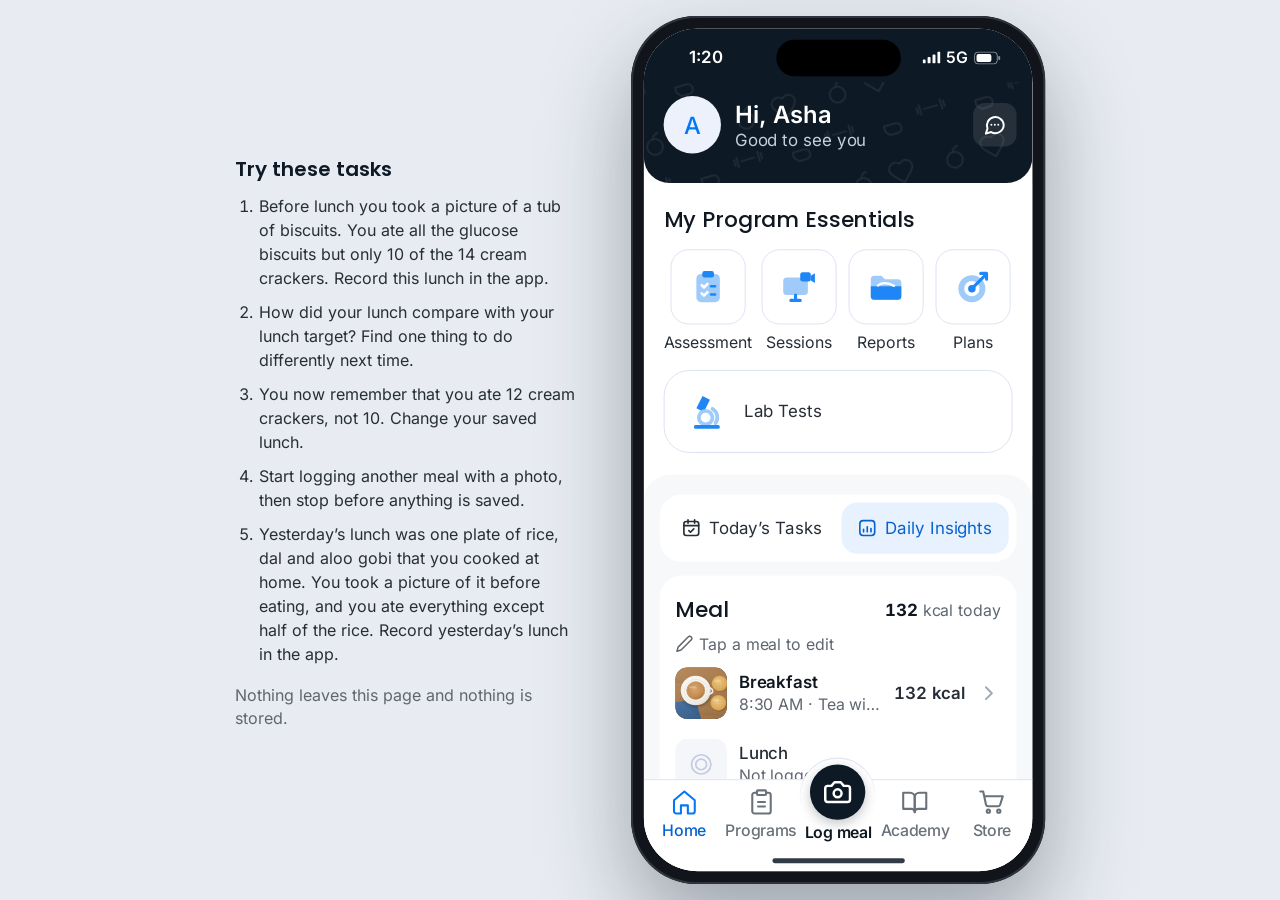
==== commit 2a9f552a: "Make the three flows comparable: new tasks, no Fitgems, same Undo, labels and tips Changes made to a" ====
--- a/flow-3-one-meal-card/index.html
+++ b/flow-3-one-meal-card/index.html
@@ -78,14 +78,10 @@
 @keyframes flash { from { background: var(--blue-100); } to { background: #fff; } }
 .f3-sec { padding: 16px; border-top: 1px solid var(--line); }
 .f3-sec .h3 { margin-bottom: 12px; }
-.f3-gemchip { display: inline-flex; flex-wrap: wrap; align-items: center; gap: 4px 8px; margin-top: 12px; padding: 8px 14px 8px 10px; border-radius: 18px; background: #FDEBF4; font-size: 16px; line-height: 1.35; color: var(--ink); }
-.f3-gemchip .ic { width: 22px; height: 22px; }
-.f3-gemchip .linkbtn { min-height: 44px; font-size: 16px; }
 .f3-target { display: flex; align-items: center; justify-content: space-between; gap: 10px; margin: 0 0 14px; padding: 10px 14px; border-radius: 14px; background: var(--card-grey); font-size: 17px; }
 .f3-target b { font-size: 18px; color: var(--ink); }
 .f3-edit { margin: 0 16px 6px; }
 .f3-advice { margin: 0 0 18px; }
-.f3-gemchip.pop { animation: toastIn .3s ease-out; }
 </style>
 </head>
 <body>
--- a/shared/theme.css
+++ b/shared/theme.css
@@ -20,7 +20,7 @@
   --blue-50: #E8F2FE;     /* blue tint: screen_1 "Daily Insights" pill, screen_2 water button */
   --blue-100: #D3E7FC;    /* progress track: screen_5 */
   --pink: #DA0A78;        /* text links: screen_6 "Search here", screen_7 "Go back" (darkened to pass AA) */
-  --gem: #F80A8C;         /* Fitgems: screen_8 gem */
+  --dot: #F80A8C;         /* new-message dot (Flow 1 inbox): screen_8 pink */
 
   /* text */
   --ink: #0F1720;         /* headings: screen_6 "Lunch", screen_7 "Meal Logged!" */
@@ -330,7 +330,7 @@
 .headbtn { position: relative; width: 44px; height: 44px; display: grid; place-items: center; border: 0; border-radius: 12px; background: rgba(255, 255, 255, .1); color: #fff; padding: 0; }
 .headbtn + .headbtn { margin-left: 6px; }
 .headbtn .ic { width: 24px; height: 24px; }
-.headbtn .dot { position: absolute; top: 8px; right: 8px; width: 10px; height: 10px; border-radius: 50%; background: var(--gem); box-shadow: 0 0 0 2px var(--navy); }
+.headbtn .dot { position: absolute; top: 8px; right: 8px; width: 10px; height: 10px; border-radius: 50%; background: var(--dot); box-shadow: 0 0 0 2px var(--navy); }
 .home-sec { padding: 20px 20px 4px; background: var(--card); }
 .essentials-h { margin: 0 0 14px; font-family: var(--font-head); font-weight: 500; font-size: 22px; color: var(--ink); }
 .tiles { display: grid; grid-template-columns: repeat(4, 1fr); gap: 8px; }
@@ -410,12 +410,11 @@
 .camchip { display: inline-flex; align-items: center; gap: 8px; min-height: 44px; padding: 0 16px; border-radius: 999px; border: 1.5px solid rgba(255, 255, 255, .55); background: rgba(8, 12, 18, .5); color: #fff; font-size: 16px; font-weight: 600; }
 .camchip .ic { width: 20px; height: 20px; }
 
-/* photo examples: one good, one or two bad */
+/* photo examples: one good, one bad (the same in every flow) */
 .ex { display: flex; align-items: center; gap: 12px; }
 .ex-img { position: relative; width: 72px; height: 72px; flex: none; border-radius: 14px; overflow: hidden; background: #2A2F36; }
 .ex-img img { position: absolute; inset: 0; width: 100%; height: 100%; object-fit: cover; }
 .ex-img.blur img { filter: blur(2.6px) brightness(.5); transform: scale(1.1); }
-.ex-img.cut img { width: 150%; height: 150%; left: 18%; top: -38%; transform: rotate(-14deg); }
 .ex-img.crowd img { object-position: center; }
 .ex-mark { position: absolute; right: 4px; bottom: 4px; width: 24px; height: 24px; border-radius: 50%; display: grid; place-items: center; box-shadow: 0 0 0 2px #fff; }
 .ex-mark .ic { width: 15px; height: 15px; stroke-width: 3; color: #fff; }
@@ -467,8 +466,6 @@
 .loglist .nm b { display: block; font-weight: 600; color: var(--ink); }
 .loglist .nm span { display: block; margin-top: 2px; color: var(--muted); font-size: 16px; }
 .loglist .kc { flex: none; font-weight: 600; color: var(--text); }
-.gemline { display: inline-flex; align-items: center; gap: 8px; }
-.gemline .ic { width: 22px; height: 22px; }
 
 /* narrow phones (360 px class) */
 @media (max-width: 380px) {
